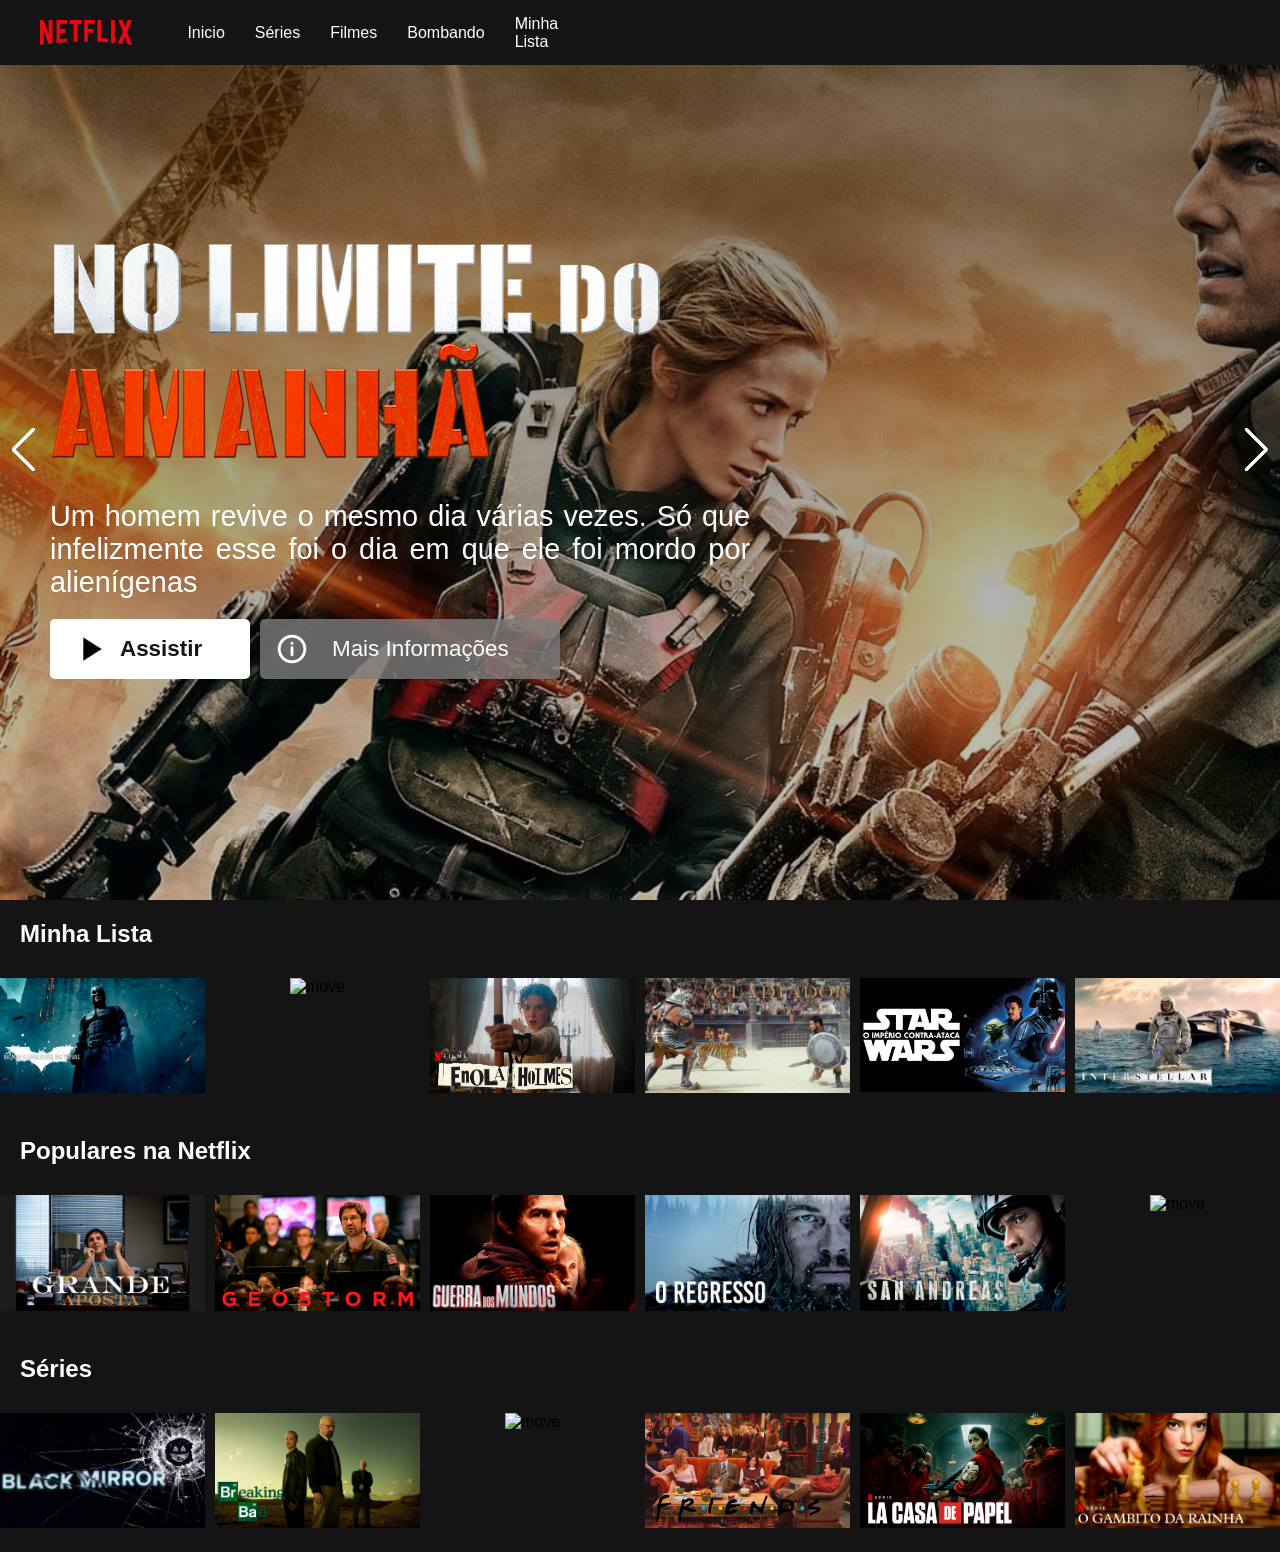
==== views/index.html @ fee6d46f "Finalizado o Clone da Netflix Utilizado o framework Swiper JS" ====
<!DOCTYPE html>
<html lang="en">
<head>
    <meta charset="UTF-8">
    <meta name="viewport" content="width=device-width, initial-scale=1.0">
    <link rel="stylesheet" href="/css/reset.css">
    <link rel="stylesheet" href="/css/style.css">
    <link rel="stylecut icon" href="/img/Netflix_logo.png" class="icone">
    <link href="https://fonts.googleapis.com/icon?family=Material+Icons" rel="stylesheet">
    
    
    <link rel="stylesheet" href="https://unpkg.com/swiper/swiper-bundle.min.css">
    
    
    <script src="https://unpkg.com/swiper/swiper-bundle.min.js"></script>


    <title>Netflix Clone</title>
</head>
<body>
    <header>
        <div class="container">
            
            <nav class="titulos">
                <div class="blocoLeft">
                    <img class="logo" src="/img/netflix_logo_name.png" alt="">
                    <a href="#">Inicio</a>
                    <a href="#">Séries</a>
                    <a href="#">Filmes</a>
                    <a href="#">Bombando</a>
                    <a href="#">Minha Lista</a>
                </div>
                <div class="blocoRight">
                    <span id="search" class="material-icons">search</span>
                    <p>INFANTIL</p>
                    <img class="gift" src="/img/gift-icon-free-png-clipart.png" alt="giftIcon">
                    <img class="bell" src="/img/bell.png" alt="">
                    <img class="perfil" src="/img/perfil-yellow.png" alt="">
                    <img src="/img/baseline_arrow_drop_down_white_18dp.png" alt="">
                </div>  
            </nav>
        </div>
    </header>        
        <main class="filmePrincipal">
            <div class="container">
                <div class="filmeLogo">
                    <img  src="/img/nolimite do amanhã logo.png" alt="">
                </div>
                <p>Um homem revive o mesmo dia várias vezes. Só que infelizmente esse foi o dia em que ele foi mordo por alienígenas</p>
                <div class="buttons">
                    <a href="#">
                        <div id="buttonView">
                            <img id="play" src="/img/baseline_play_arrow_black_24dp.png" alt="">
                            <p>Assistir</p>
                        </div>
                    </a>
                    <a href="#">
                        <div id="buttonInfo">
                            <img src="/img/info icon.png " alt="">
                            <p>Mais Informações</p>
                        </div>
                    </a>
                </div>
             </div>
        </main>
        <div class="netflix">
            <h2>Minha Lista</h2>
            <div class="swiper-container">
                <div class="swiper-wrapper">
                    <div class="swiper-slide"><img src="/img/filmes/batman.png" alt="move"></div>
                    <div class="swiper-slide"><img src="/img/filmes/coringa.png" alt="move"></div>
                    <div class="swiper-slide"><img src="/img/filmes/Enola holmes.png" alt="move"></div>
                    <div class="swiper-slide"><img src="/img/filmes/gladiador.png" alt="move"></div>
                    <div class="swiper-slide"><img src="/img/filmes/império-contra-ataca.jpeg" alt=""></div>
                    <div class="swiper-slide"><img src="/img/filmes/interestelar.png" alt="move"></div>
                    <div class="swiper-slide"><img src="/img/filmes/lucy.png" alt="move"></div>
                    <div class="swiper-slide"><img src="/img/filmes/matrix.png" alt="move"></div>
                    <div class="swiper-slide"><img src="/img/filmes/wiplash.png" alt="move"></div>
                    <div class="swiper-slide"><img src="/img/filmes/xman-apocalipse.png" alt="move"></div>
                    <div class="swiper-slide"><img src="/img/filmes/vingadores ultimato.png" alt="move"></div>
                    <div class="swiper-slide"><img src="/img/filmes/300 a.png" alt="move"></div> 
                </div>
                <div class="swiper-button-next"></div>
                <div class="swiper-button-prev"></div>   
            </div>
        </div>   
        <div class="netflix">
            <h2>Populares na Netflix</h2>
            <div class="swiper-container">
                <div class="swiper-wrapper">
                    <div class="swiper-slide"><img src="/img/filmes/BOMBANDO/A GRANDE APOSTA.png" alt="move"></div>
                    <div class="swiper-slide"><img src="/img/filmes/BOMBANDO/GEOSTORM.png" alt="move"></div>
                    <div class="swiper-slide"><img src="/img/filmes/BOMBANDO/GUERRA DOS MUNDOS.png" alt="move"></div>
                    <div class="swiper-slide"><img src="/img/filmes/BOMBANDO/O REGRESSO.png" alt="move"></div>
                    <div class="swiper-slide"><img src="/img/filmes/BOMBANDO/SAN ANDREAS.png" alt=""></div>
                    <div class="swiper-slide"><img src="/img/filmes/BOMBANDO/SNIPER AMERICANO.png" alt="move"></div>
                    <div class="swiper-slide"><img src="/img/filmes/BOMBANDO/SPIDER MAN LONGE DE CASA.png" alt="move"></div>
                    <div class="swiper-slide"><img src="/img/filmes/matrix.png" alt="move"></div>
                    <div class="swiper-slide"><img src="/img/filmes/wiplash.png" alt="move"></div>
                    <div class="swiper-slide"><img src="/img/filmes/xman-apocalipse.png" alt="move"></div>
                    <div class="swiper-slide"><img src="/img/filmes/vingadores ultimato.png" alt="move"></div>
                    <div class="swiper-slide"><img src="/img/filmes/300 a.png" alt="move"></div> 
                </div>
                <div class="swiper-button-next"></div>
                <div class="swiper-button-prev"></div>   
            </div>
        </div> 
        <div class="netflix">
            <h2>Séries</h2>
            <div class="swiper-container">
                <div class="swiper-wrapper">
                    <div class="swiper-slide"><img src="/img/filmes/SERIES/BLACK MIRROR.jpg" alt="move"></div>
                    <div class="swiper-slide"><img src="/img/filmes/SERIES/BREAKING BAD.png" alt="move"></div>
                    <div class="swiper-slide"><img src="/img/filmes/SERIES/DARK.png" alt="move"></div>
                    <div class="swiper-slide"><img src="/img/filmes/SERIES/FRIENDS.png" alt="move"></div>
                    <div class="swiper-slide"><img src="/img/filmes/SERIES/LA CASA DE PAPEL.png" alt=""></div>
                    <div class="swiper-slide"><img src="/img/filmes/SERIES/O GAMBITO.png" alt="move"></div>
                    <div class="swiper-slide"><img src="/img/filmes/SERIES/STRANGER THINGS.png" alt="move"></div>
                    <div class="swiper-slide"><img src="/img/filmes/SERIES/SUITS.png" alt="move"></div>
                    <div class="swiper-slide"><img src="/img/filmes/SERIES/VIS A VIS.png" alt="move"></div>
                </div>
                <div class="swiper-button-next"></div>
                <div class="swiper-button-prev"></div>   
            </div>
        </div> 
        <script>
            var swiper = new Swiper('.swiper-container',{
                slidesPerView: 6,
                spaceBetween: 10,
                slidesPerGroup: 1,
                loop: true,
                navigation: {
                    nextEl: '.swiper-button-next',
                    prevEl: '.swiper-button-prev',
                }
            });
        </script>
    </body>
</html>
---- css/style.css ----
:root{
    --vermelho: #e50914;
    --preta: #141414;
    --branco: #ffffff;
}
body{
    background-color: var(--preta);
    font-family: Arial, Helvetica, sans-serif;
    margin: auto;
}
.titulos{
    position: fixed;
    background-color: var(--preta);
    display: flex;
    flex-direction: row;
    align-items: center;
    width: 100%;
}
.blocoLeft a{
    color: var(--branco);
    text-decoration: none;
    padding-inline: 15px;
    cursor: pointer;
}
.blocoLeft{
    display: flex;
    flex-direction: row;
    align-items: center;
}
.blocoLeft:hover{
    color: #e6e6e6;
}
.blocoRight{
    display: flex;
    flex-direction: row;
    align-items: center;
    padding-left: 930px;
}
.blocoRight:hover{
    color: #e6e6e6;  
}
.blocoRight p{
    color: var(--branco);
    float: right;
    font-size: 14px;
    padding-left: 30px;
    cursor: pointer;    
}
.logo{
    height: 25px;
    margin: 20px 40px;
    cursor: pointer;
}
#search{
    color: var(--branco);
    float: right;
    cursor: pointer;
}
.gift{
    height: 25px;
    float: right;
    padding-left: 30px;
    cursor: pointer;
}
.bell{
    height: 25px;
    float: right;
    padding-left: 30px;
    cursor: pointer;
}
.perfil{
    height: 35px;
    float: right;
    padding-left: 25px;
    border-radius: 3px;
    cursor: pointer;
}
.filmePrincipal{
    background: linear-gradient(rgba(0,0,0,.50),rgba(0,0,0,.20)100%), url(/img/filmes/no-limite-do-amanha-2.jpg );
    height: 900px;
    background-size: cover;
}
.filmePrincipal p{
    width: 800px;
    color: var(--branco);
    font-size: 1.8rem;
    text-align: justify;
    padding: 0 50px;
}
.filmeLogo{
    padding: 200px 50px;
    height: 500px;   
}
.buttons{
    margin-top: 20px;
    margin-left: 50px;
    width: 800px;
    display: flex;
    flex-direction: row;
    align-items: center; 
}
#buttonView{
    height: 60px;
    width: 200px;
    border-radius: 5px;
    cursor: pointer;
    background-color: var(--branco);
    color: var(--preta);
    font-weight: bold;
    display: flex;
    flex-direction: row;
    align-items: center;
    position: relative;
}
#buttonView p{
    color: var(--preta);
    position: absolute;
    padding-left: 70px;
    font-size: 1.4rem;
}
#buttonView img{
   height: 40px;
   padding-left: 20px;
}
#buttonView:hover{
    background-color: rgba(255, 255, 255, 0.8);
}
#buttonInfo{
    height: 60px;
    width: 300px;
    margin-left: 10px;
    border-radius: 5px;
    cursor: pointer;
    background-color: rgba(124, 124, 124, .8);
    color: var(--branco);
    display: flex;
    flex-direction: row;
    align-items: center;
    position: relative;
}
#buttonInfo:hover{
    background-color: rgba(124, 124, 124, .5);
}
#buttonInfo img{
    height: 34px;
    padding-left: 15px;
}
#buttonInfo p{
    margin-left: 2px;
    position: absolute;
    padding-left: 70px;
    font-size: 1.4rem;
}
.netflix{
    background-color: var(--preta); 
}
.swiper-container{
    height: 100%;
    width: 100%;
    transition: .3s ease all;
    background-color: var(--preta);
}
.swiper-slide{
    text-align: center;
    background: var(--preta);
    display:  -webkit-box;
    display: -ms-flexbox;
    display: -webkit-flex;
    display: flex;
    -webkit-box-pack: center;
    -ms-flex-pack: center;
    -webkit-justify-content: center;
    justify-content: center;
    -webkit-box-align: center;
    -ms-flex-align: center;
    -webkit-align-items: center;
    align-items: center;
}
.swiper-slide img{
    width: 100%;
    height: auto;
    cursor: pointer;
    transition:  250ms all;
}
.swiper-slide :first-child:hover{
    margin: 0 30px;
}
.swiper-slide :last-child:hover{
    margin: 0 -30px;
}
.swiper-slide :nth-child(12):hover{
    margin: 0 -30px;
}
.swiper-slide:hover{
    transform: scale(1.2);
    z-index: 1;
}
::after{
    color: var(--branco);
}
h2{
    color: var(--branco);
    padding: 20px 0 10px 20px;
}
.swiper-wrapper{
    padding: 20px 0;
}
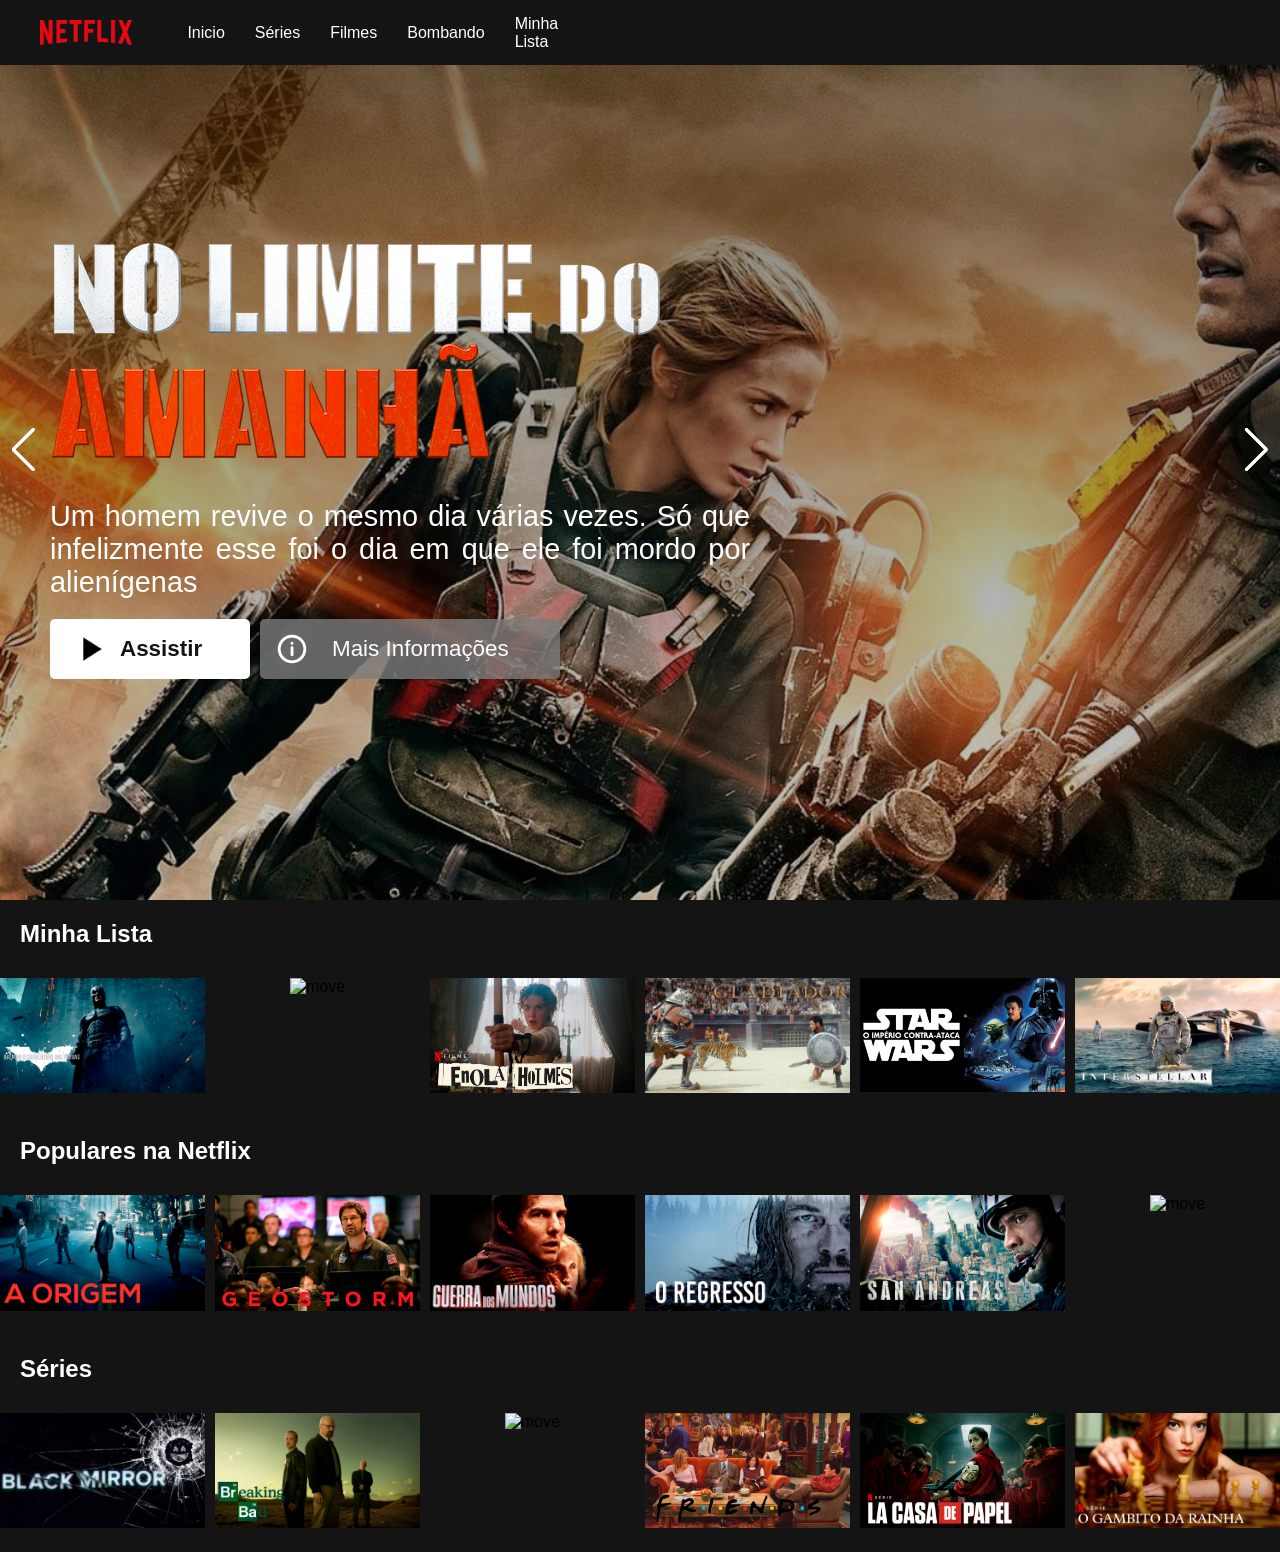
==== commit b0fa42c9: "Atualizado os filmes e séries" ====
--- a/views/index.html
+++ b/views/index.html
@@ -88,18 +88,18 @@
             <h2>Populares na Netflix</h2>
             <div class="swiper-container">
                 <div class="swiper-wrapper">
-                    <div class="swiper-slide"><img src="/img/filmes/BOMBANDO/A GRANDE APOSTA.png" alt="move"></div>
+                    <div class="swiper-slide"><img src="/img/filmes/BOMBANDO/A origem.png" alt="move"></div>
                     <div class="swiper-slide"><img src="/img/filmes/BOMBANDO/GEOSTORM.png" alt="move"></div>
                     <div class="swiper-slide"><img src="/img/filmes/BOMBANDO/GUERRA DOS MUNDOS.png" alt="move"></div>
                     <div class="swiper-slide"><img src="/img/filmes/BOMBANDO/O REGRESSO.png" alt="move"></div>
                     <div class="swiper-slide"><img src="/img/filmes/BOMBANDO/SAN ANDREAS.png" alt=""></div>
                     <div class="swiper-slide"><img src="/img/filmes/BOMBANDO/SNIPER AMERICANO.png" alt="move"></div>
                     <div class="swiper-slide"><img src="/img/filmes/BOMBANDO/SPIDER MAN LONGE DE CASA.png" alt="move"></div>
-                    <div class="swiper-slide"><img src="/img/filmes/matrix.png" alt="move"></div>
-                    <div class="swiper-slide"><img src="/img/filmes/wiplash.png" alt="move"></div>
-                    <div class="swiper-slide"><img src="/img/filmes/xman-apocalipse.png" alt="move"></div>
-                    <div class="swiper-slide"><img src="/img/filmes/vingadores ultimato.png" alt="move"></div>
-                    <div class="swiper-slide"><img src="/img/filmes/300 a.png" alt="move"></div> 
+                    <div class="swiper-slide"><img src="/img/filmes/BOMBANDO/tropa de elite.jpg" alt="move"></div>
+                    <div class="swiper-slide"><img src="/img/filmes/BOMBANDO/ate o ultimo homem.png" alt="move"></div>
+                    <div class="swiper-slide"><img src="/img/filmes/BOMBANDO/born to kill.png" alt="move"></div>
+                    <div class="swiper-slide"><img src="/img/filmes/BOMBANDO/brilho eterno de uma mente sem lembranças.png" alt="move"></div>
+                    <div class="swiper-slide"><img src="/img/filmes/BOMBANDO/Django livre.png" alt="move"></div> 
                 </div>
                 <div class="swiper-button-next"></div>
                 <div class="swiper-button-prev"></div>   
@@ -118,6 +118,9 @@
                     <div class="swiper-slide"><img src="/img/filmes/SERIES/STRANGER THINGS.png" alt="move"></div>
                     <div class="swiper-slide"><img src="/img/filmes/SERIES/SUITS.png" alt="move"></div>
                     <div class="swiper-slide"><img src="/img/filmes/SERIES/VIS A VIS.png" alt="move"></div>
+                    <div class="swiper-slide"><img src="/img/filmes/SERIES/os 100.png" alt="move"></div>
+                    <div class="swiper-slide"><img src="/img/filmes/SERIES/vikings.png" alt="move"></div>
+                    <div class="swiper-slide"><img src="/img/filmes/SERIES/lucifer.png" alt="move"></div>
                 </div>
                 <div class="swiper-button-next"></div>
                 <div class="swiper-button-prev"></div>   
--- a/css/style.css
+++ b/css/style.css
@@ -6,7 +6,7 @@
 body{
     background-color: var(--preta);
     font-family: Arial, Helvetica, sans-serif;
-    margin: auto;
+    
 }
 .titulos{
     position: fixed;
@@ -194,6 +194,7 @@
 .swiper-slide:hover{
     transform: scale(1.2);
     z-index: 1;
+    transition: .6s ease all;
 }
 ::after{
     color: var(--branco);
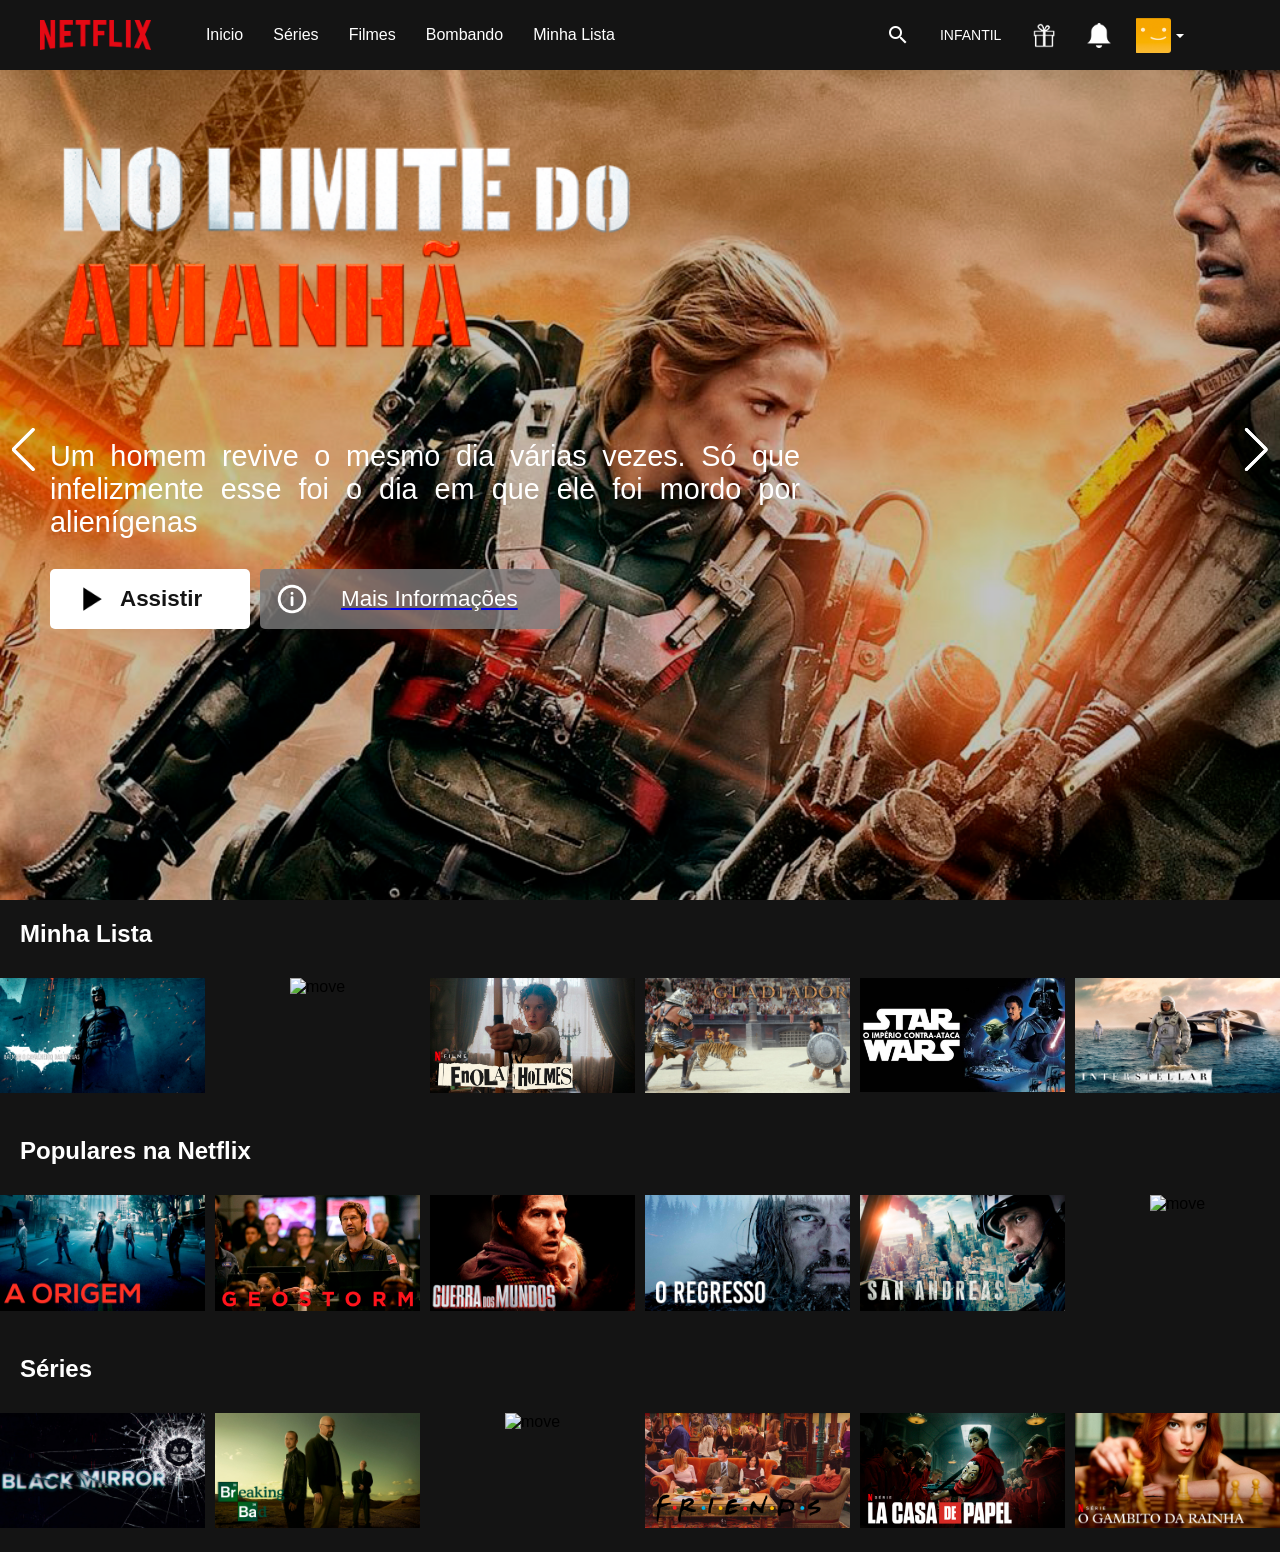
==== commit b35f205e: "Ajustando responsividade" ====
--- a/views/index.html
+++ b/views/index.html
@@ -43,10 +43,7 @@
     </header>        
         <main class="filmePrincipal">
             <div class="container">
-                <div class="filmeLogo">
-                    <img  src="/img/nolimite do amanhã logo.png" alt="">
-                </div>
-                <p>Um homem revive o mesmo dia várias vezes. Só que infelizmente esse foi o dia em que ele foi mordo por alienígenas</p>
+                <p id="sinopse">Um homem revive o mesmo dia várias vezes. Só que infelizmente esse foi o dia em que ele foi mordo por alienígenas</p>
                 <div class="buttons">
                     <a href="#">
                         <div id="buttonView">
@@ -61,7 +58,7 @@
                         </div>
                     </a>
                 </div>
-             </div>
+            </div>
         </main>
         <div class="netflix">
             <h2>Minha Lista</h2>
--- a/css/style.css
+++ b/css/style.css
@@ -6,6 +6,8 @@
 body{
     background-color: var(--preta);
     font-family: Arial, Helvetica, sans-serif;
+    margin: auto;
+    height: 100vh;
     
 }
 .titulos{
@@ -15,12 +17,16 @@
     flex-direction: row;
     align-items: center;
     width: 100%;
+    max-width: ;
+    margin: auto;
+
 }
 .blocoLeft a{
     color: var(--branco);
     text-decoration: none;
+    cursor: pointer;
     padding-inline: 15px;
-    cursor: pointer;
+
 }
 .blocoLeft{
     display: flex;
@@ -34,7 +40,8 @@
     display: flex;
     flex-direction: row;
     align-items: center;
-    padding-left: 930px;
+    float: right;
+    margin-left: 40%;
 }
 .blocoRight:hover{
     color: #e6e6e6;  
@@ -76,23 +83,27 @@
     cursor: pointer;
 }
 .filmePrincipal{
-    background: linear-gradient(rgba(0,0,0,.50),rgba(0,0,0,.20)100%), url(/img/filmes/no-limite-do-amanha-2.jpg );
-    height: 900px;
+    background: url(/img/filmes/no-limite-do-amanha-2.png );
+    height: 100%;
     background-size: cover;
-}
-.filmePrincipal p{
+    
+}
+#sinopse{
     width: 800px;
     color: var(--branco);
     font-size: 1.8rem;
     text-align: justify;
-    padding: 0 50px;
+    padding-top: 440px;
+    padding-left: 50px;
+    
+
 }
 .filmeLogo{
     padding: 200px 50px;
     height: 500px;   
 }
 .buttons{
-    margin-top: 20px;
+    margin-top: 30px;
     margin-left: 50px;
     width: 800px;
     display: flex;
@@ -110,7 +121,7 @@
     display: flex;
     flex-direction: row;
     align-items: center;
-    position: relative;
+   
 }
 #buttonView p{
     color: var(--preta);
@@ -136,7 +147,12 @@
     display: flex;
     flex-direction: row;
     align-items: center;
-    position: relative;
+    
+}
+#buttonInfo p{
+    margin-left: 2px;
+    padding-left: 30px;
+    font-size: 1.4rem;
 }
 #buttonInfo:hover{
     background-color: rgba(124, 124, 124, .5);
@@ -145,12 +161,7 @@
     height: 34px;
     padding-left: 15px;
 }
-#buttonInfo p{
-    margin-left: 2px;
-    position: absolute;
-    padding-left: 70px;
-    font-size: 1.4rem;
-}
+
 .netflix{
     background-color: var(--preta); 
 }
@@ -206,3 +217,65 @@
 .swiper-wrapper{
     padding: 20px 0;
 }
+@media screen and (max-width:1500px){
+    body{
+
+    }
+    header .container{
+        display: flex;
+    }
+    
+    .logo{
+        height: 30px;
+    }
+    .blocoRight{
+        margin-left: 20%;
+    }
+   
+}
+@media screen and (max-width:1000px){
+    
+    header .container{
+        display: flex;
+    }
+    
+    .sinopse{
+        font-size: .8rem;
+        width: 90%;
+        padding-top:10px;
+    }
+    .logo{
+        height: 30px;
+    }
+    .blocoRight{
+        display: none;
+    }
+   
+}
+@media screen and (max-width:500px){
+    body{
+        height: 30vh;
+    }
+    header .container{
+        display: flex;
+    }
+    h2{
+        font-size: .8em;
+    }
+    
+    .sinopse{
+        font-size: .8rem;
+        width: 90%;
+        padding-top: 0px;
+    }
+    .logo{
+        height: 30px;
+    }
+    .blocoRight{
+        margin-left: 10%;
+    }
+    .buttons{
+        width: 300px;
+    }
+    
+}
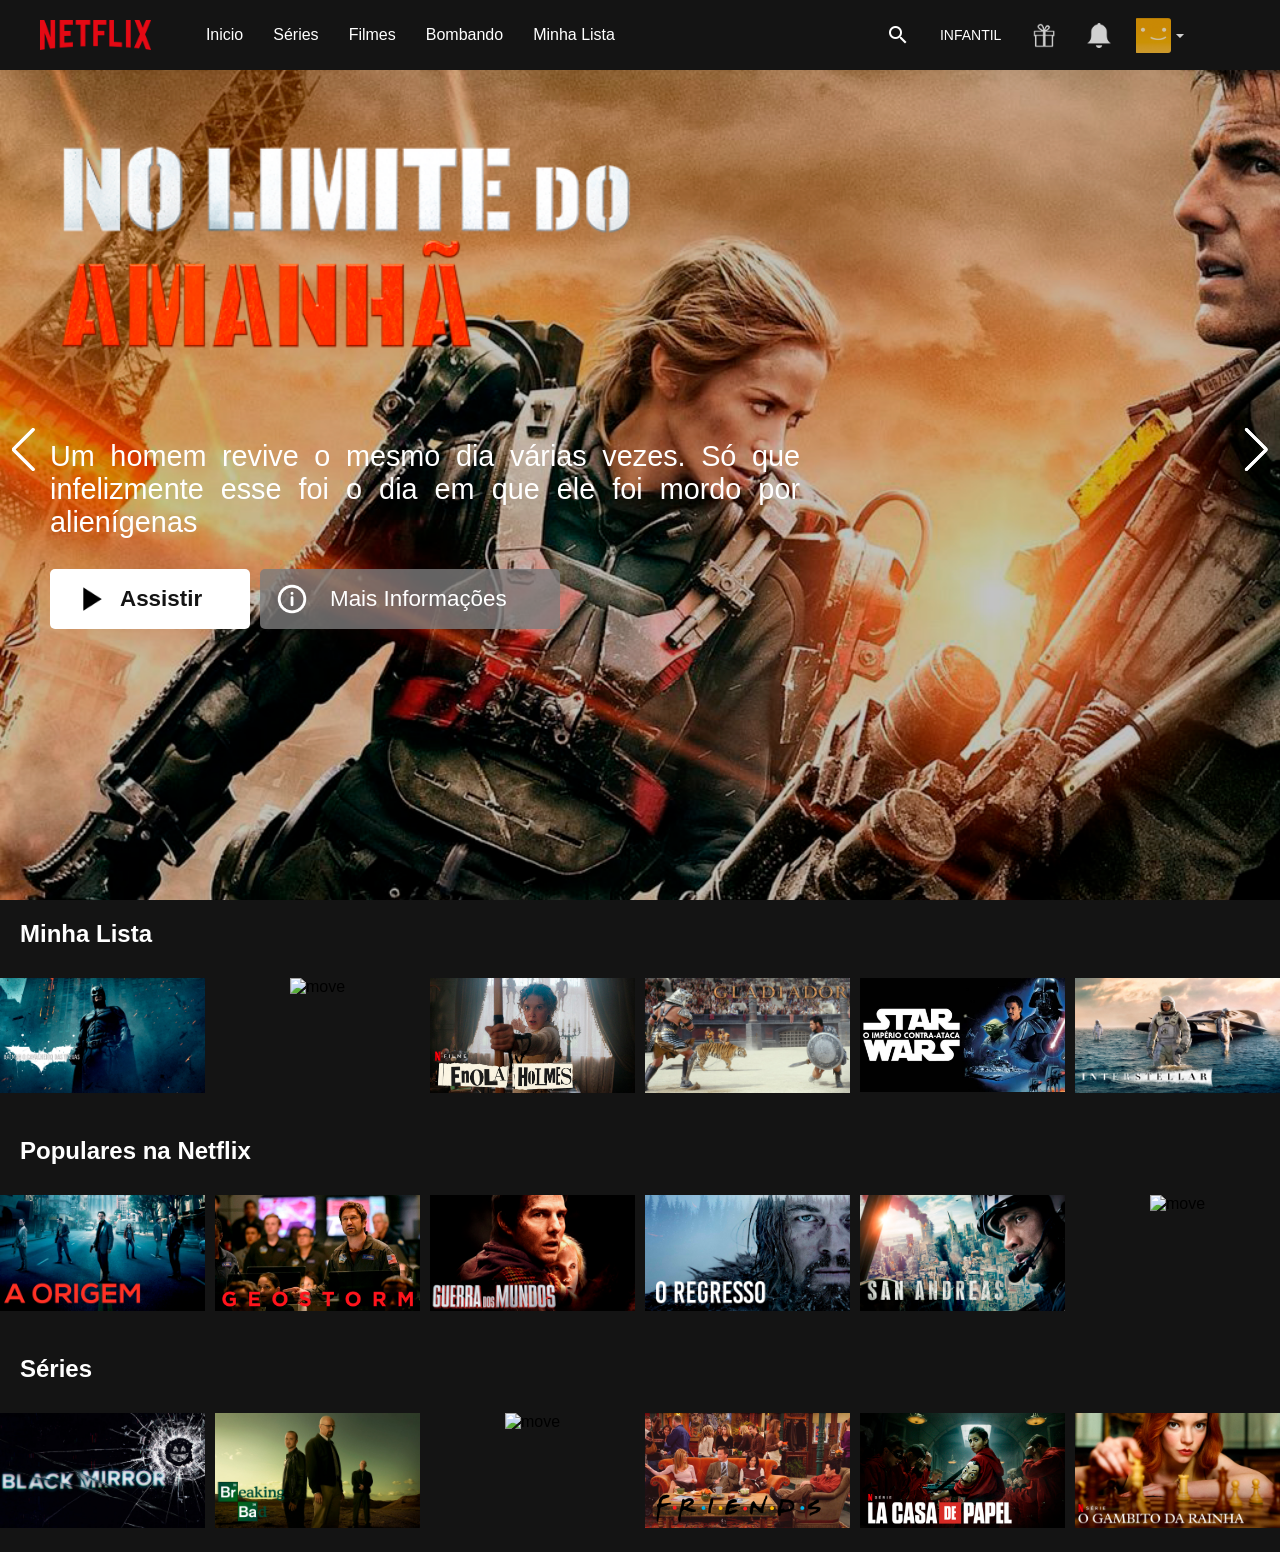
==== commit 138666dc: "Alterações" ====
--- a/views/index.html
+++ b/views/index.html
@@ -92,7 +92,7 @@
                     <div class="swiper-slide"><img src="/img/filmes/BOMBANDO/SAN ANDREAS.png" alt=""></div>
                     <div class="swiper-slide"><img src="/img/filmes/BOMBANDO/SNIPER AMERICANO.png" alt="move"></div>
                     <div class="swiper-slide"><img src="/img/filmes/BOMBANDO/SPIDER MAN LONGE DE CASA.png" alt="move"></div>
-                    <div class="swiper-slide"><img src="/img/filmes/BOMBANDO/tropa de elite.jpg" alt="move"></div>
+                    <div class="swiper-slide"><img src="/img/filmes/BOMBANDO/tropa de elite.png" alt="move"></div>
                     <div class="swiper-slide"><img src="/img/filmes/BOMBANDO/ate o ultimo homem.png" alt="move"></div>
                     <div class="swiper-slide"><img src="/img/filmes/BOMBANDO/born to kill.png" alt="move"></div>
                     <div class="swiper-slide"><img src="/img/filmes/BOMBANDO/brilho eterno de uma mente sem lembranças.png" alt="move"></div>
@@ -127,7 +127,7 @@
             var swiper = new Swiper('.swiper-container',{
                 slidesPerView: 6,
                 spaceBetween: 10,
-                slidesPerGroup: 1,
+                slidesPerGroup: 4,
                 loop: true,
                 navigation: {
                     nextEl: '.swiper-button-next',
--- a/css/style.css
+++ b/css/style.css
@@ -17,7 +17,7 @@
     flex-direction: row;
     align-items: center;
     width: 100%;
-    max-width: ;
+    
     margin: auto;
 
 }
@@ -26,15 +26,17 @@
     text-decoration: none;
     cursor: pointer;
     padding-inline: 15px;
-
 }
 .blocoLeft{
     display: flex;
     flex-direction: row;
     align-items: center;
 }
-.blocoLeft:hover{
-    color: #e6e6e6;
+.blocoLeft a:hover{
+    color: #aaaaaa;
+}
+.blocoLeft img:hover{
+    filter: opacity(.8);
 }
 .blocoRight{
     display: flex;
@@ -43,8 +45,11 @@
     float: right;
     margin-left: 40%;
 }
-.blocoRight:hover{
-    color: #e6e6e6;  
+.blocoRight p:hover{
+    color: #aaaaaa;  
+}
+.blocoRight img, span:hover{
+    filter: opacity(.8);
 }
 .blocoRight p{
     color: var(--branco);
@@ -150,8 +155,8 @@
     
 }
 #buttonInfo p{
-    margin-left: 2px;
-    padding-left: 30px;
+    position: absolute;
+    padding-left: 70px;
     font-size: 1.4rem;
 }
 #buttonInfo:hover{
@@ -241,7 +246,7 @@
     
     .sinopse{
         font-size: .8rem;
-        width: 90%;
+        width: 50%;
         padding-top:10px;
     }
     .logo{
@@ -250,7 +255,6 @@
     .blocoRight{
         display: none;
     }
-   
 }
 @media screen and (max-width:500px){
     body{
@@ -275,7 +279,6 @@
         margin-left: 10%;
     }
     .buttons{
-        width: 300px;
-    }
-    
+        display: none;
+    }
 }
